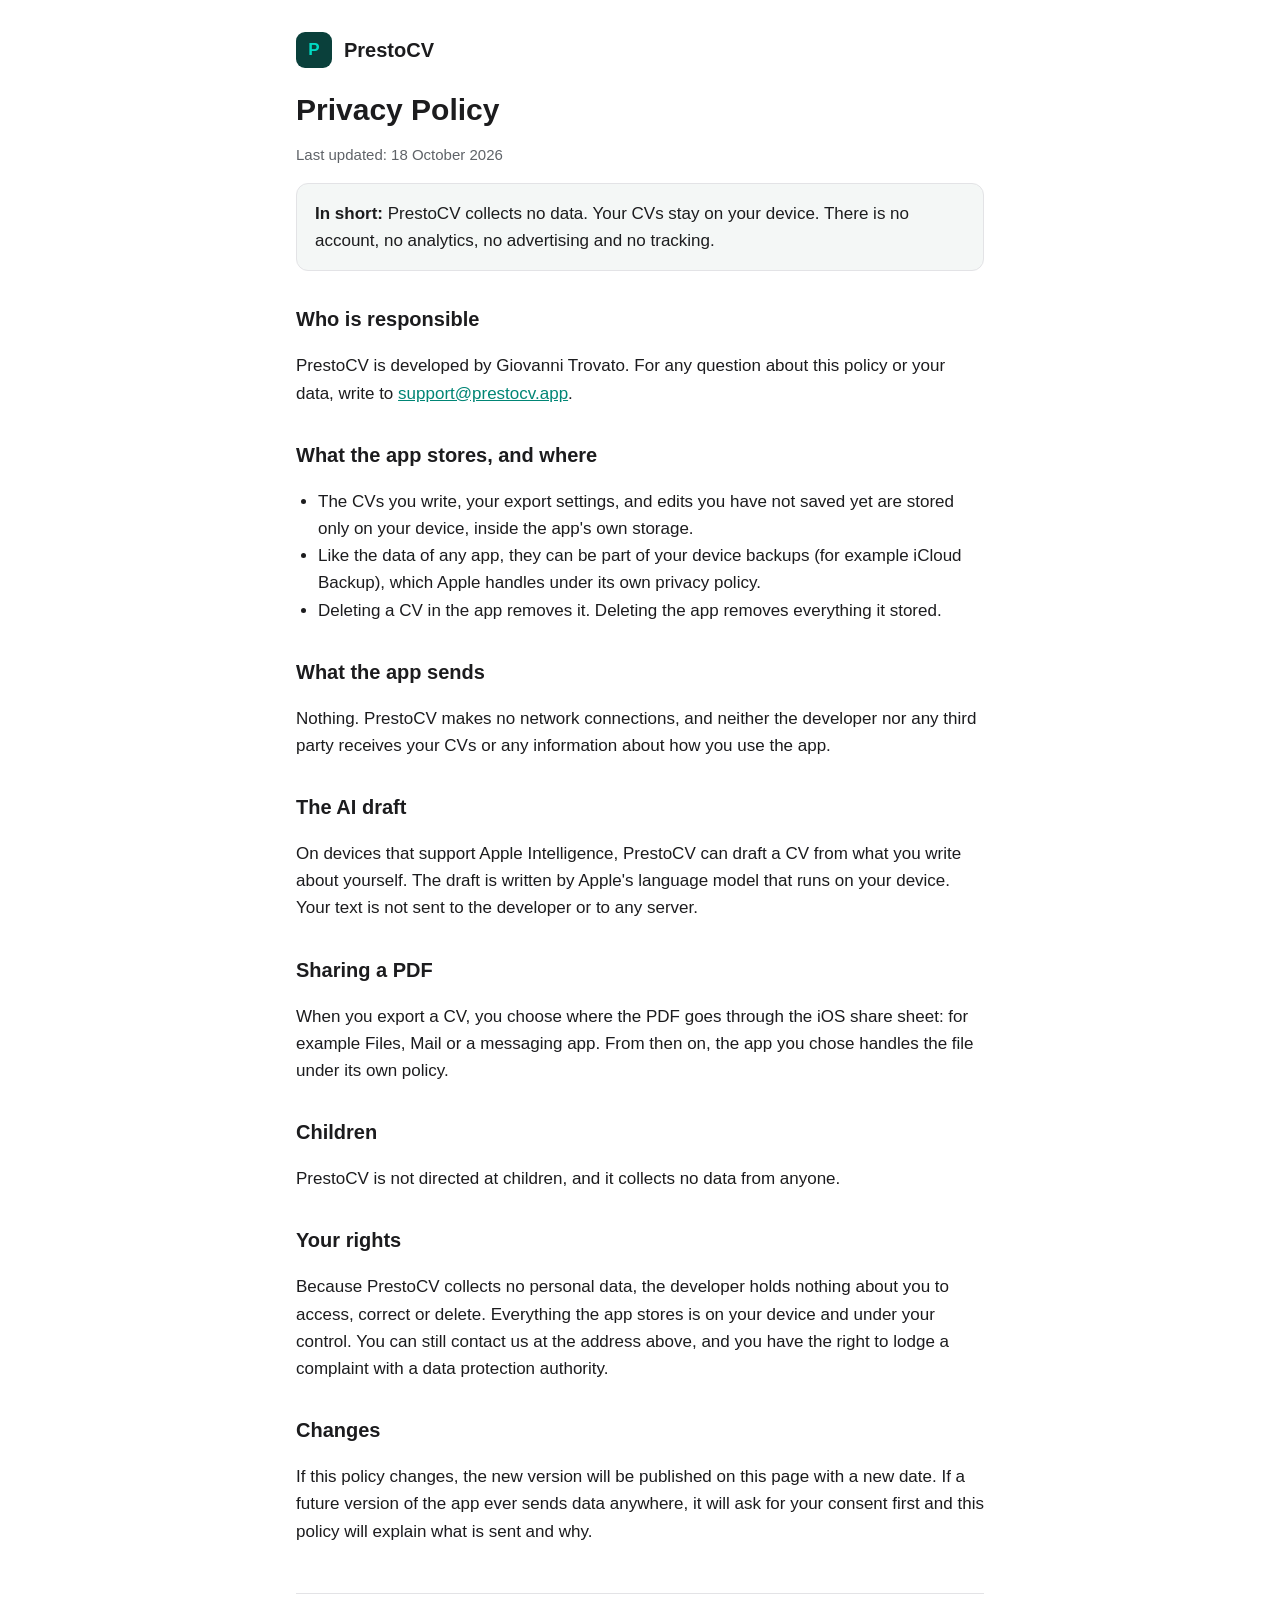
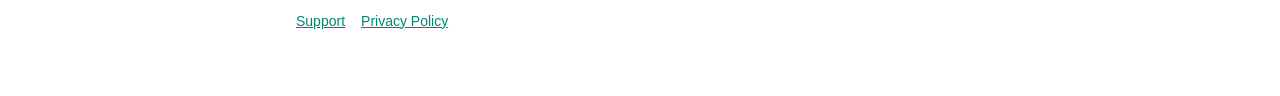
==== privacy.html @ 615ad224 "Publish the support and privacy pages" ====
<!doctype html>
<html lang="en">
<head>
<meta charset="utf-8">
<meta name="viewport" content="width=device-width, initial-scale=1">
<title>PrestoCV – Privacy Policy</title>
<meta name="description" content="PrestoCV collects no data. Your CVs stay on your device.">
<link rel="stylesheet" href="style.css">
<link rel="canonical" href="https://prestocv.app/privacy.html">
</head>
<body>
<main>
<header><span class="mark" aria-hidden="true">P</span><a href="./">PrestoCV</a></header>

<h1>Privacy Policy</h1>
<p class="muted">Last updated: 18 October 2026</p>

<div class="panel">
<strong>In short:</strong> PrestoCV collects no data. Your CVs stay on your device. There is no account, no analytics, no advertising and no tracking.
</div>

<h2>Who is responsible</h2>
<p>PrestoCV is developed by Giovanni Trovato. For any question about this policy or your data, write to <a href="mailto:support@prestocv.app">support@prestocv.app</a>.</p>

<h2>What the app stores, and where</h2>
<ul>
<li>The CVs you write, your export settings, and edits you have not saved yet are stored only on your device, inside the app's own storage.</li>
<li>Like the data of any app, they can be part of your device backups (for example iCloud Backup), which Apple handles under its own privacy policy.</li>
<li>Deleting a CV in the app removes it. Deleting the app removes everything it stored.</li>
</ul>

<h2>What the app sends</h2>
<p>Nothing. PrestoCV makes no network connections, and neither the developer nor any third party receives your CVs or any information about how you use the app.</p>

<h2>The AI draft</h2>
<p>On devices that support Apple Intelligence, PrestoCV can draft a CV from what you write about yourself. The draft is written by Apple's language model that runs on your device. Your text is not sent to the developer or to any server.</p>

<h2>Sharing a PDF</h2>
<p>When you export a CV, you choose where the PDF goes through the iOS share sheet: for example Files, Mail or a messaging app. From then on, the app you chose handles the file under its own policy.</p>

<h2>Children</h2>
<p>PrestoCV is not directed at children, and it collects no data from anyone.</p>

<h2>Your rights</h2>
<p>Because PrestoCV collects no personal data, the developer holds nothing about you to access, correct or delete. Everything the app stores is on your device and under your control. You can still contact us at the address above, and you have the right to lodge a complaint with a data protection authority.</p>

<h2>Changes</h2>
<p>If this policy changes, the new version will be published on this page with a new date. If a future version of the app ever sends data anywhere, it will ask for your consent first and this policy will explain what is sent and why.</p>

<footer><a href="./">Support</a><a href="privacy.html">Privacy Policy</a></footer>
</main>
</body>
</html>
---- style.css ----
:root {
  --bg: #ffffff;
  --text: #1c1c1e;
  --muted: #5f6368;
  --accent: #008575;
  --rule: #e3e3e6;
  --panel: #f4f7f6;
}
@media (prefers-color-scheme: dark) {
  :root {
    --bg: #111414;
    --text: #f2f2f2;
    --muted: #a5adab;
    --accent: #00dac3;
    --rule: #2a302f;
    --panel: #1a201f;
  }
}
* { box-sizing: border-box; }
body {
  margin: 0;
  background: var(--bg);
  color: var(--text);
  font: 17px/1.6 -apple-system, BlinkMacSystemFont, "Segoe UI", Roboto, Helvetica, Arial, sans-serif;
}
main { max-width: 720px; margin: 0 auto; padding: 32px 16px 64px; }
header { display: flex; align-items: center; gap: 12px; margin-bottom: 24px; }
header a { color: inherit; text-decoration: none; font-weight: 700; font-size: 20px; }
.mark { width: 36px; height: 36px; border-radius: 9px; background: #0a403b; color: #00dac3; display: grid; place-items: center; font-weight: 800; }
h1 { font-size: 30px; line-height: 1.2; margin: 8px 0 4px; }
h2 { font-size: 20px; margin: 32px 0 8px; }
p, li { color: var(--text); }
.muted { color: var(--muted); font-size: 15px; }
a { color: var(--accent); }
.panel { background: var(--panel); border: 1px solid var(--rule); border-radius: 12px; padding: 16px 18px; margin: 16px 0; }
ul { padding-left: 22px; }
footer { border-top: 1px solid var(--rule); margin-top: 48px; padding-top: 16px; font-size: 14px; color: var(--muted); }
footer a { margin-right: 16px; }
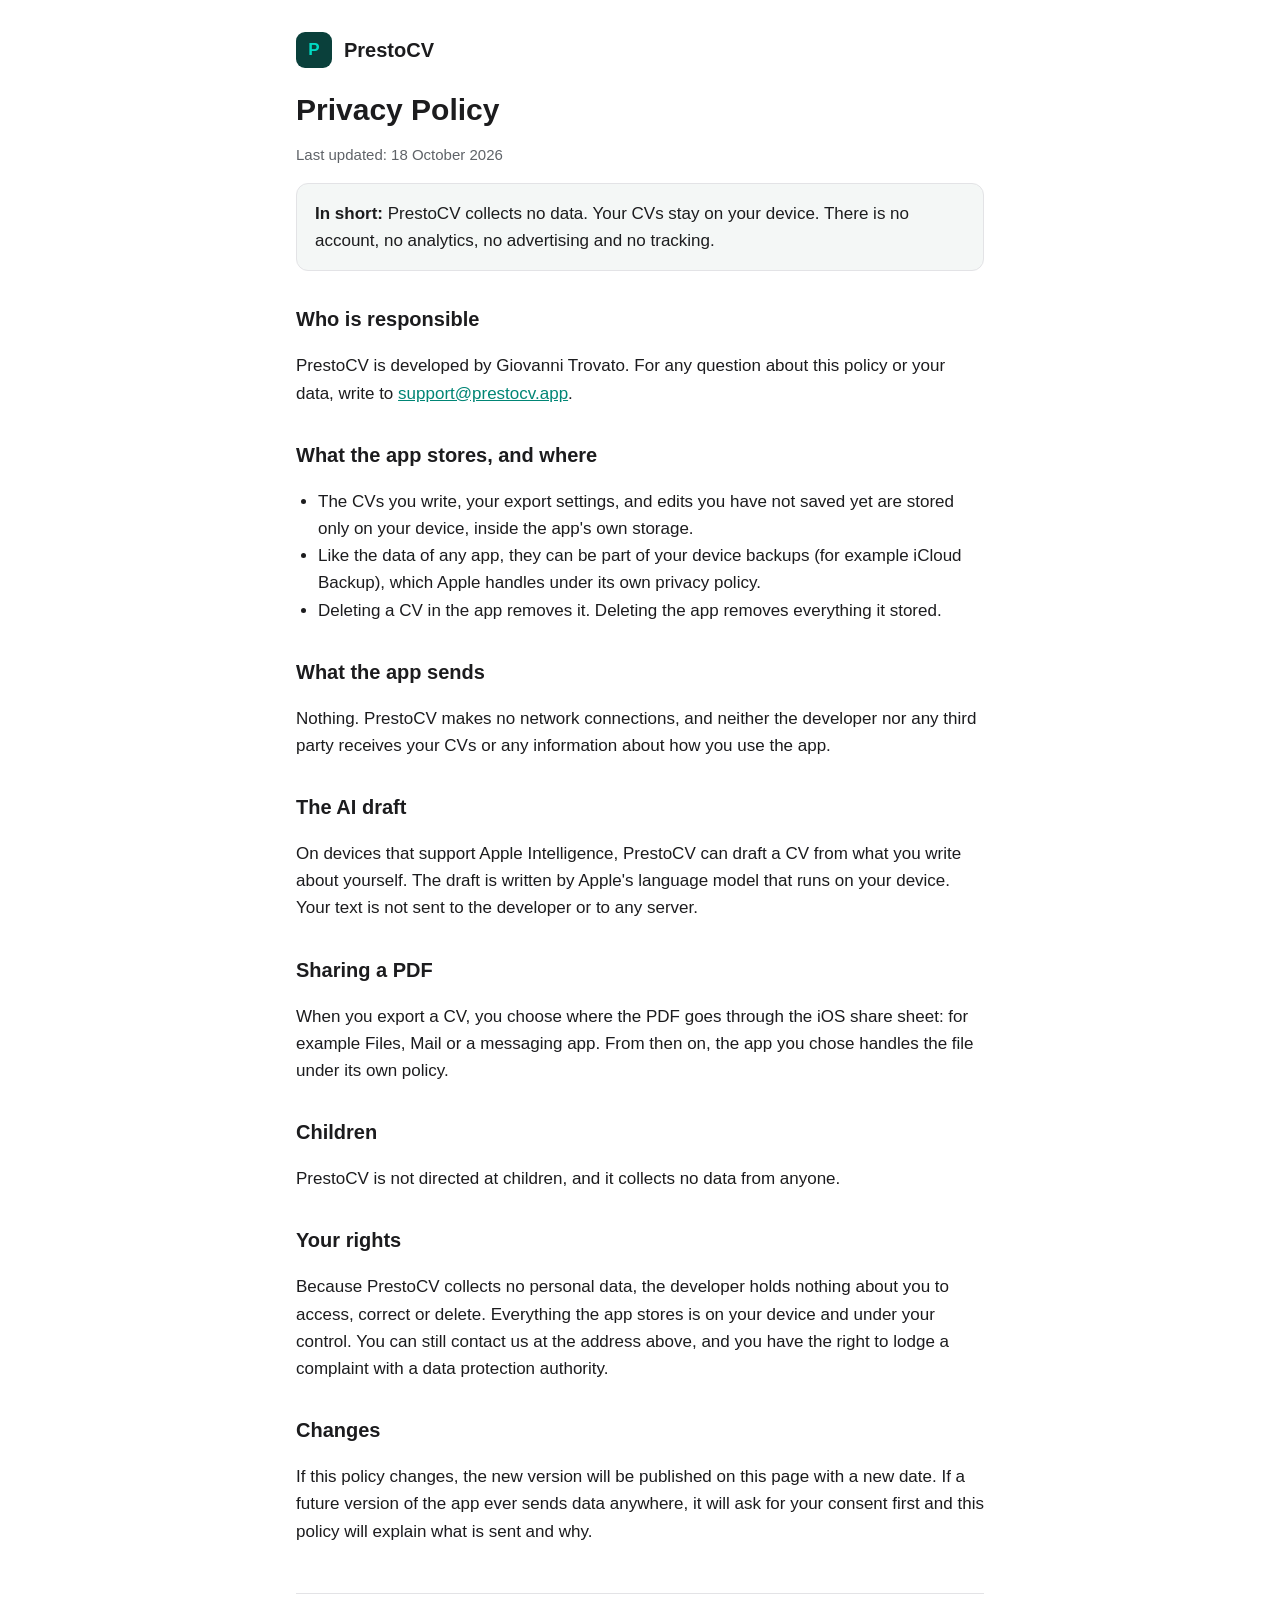
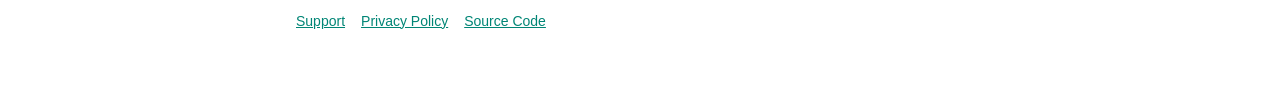
==== commit a478db78: "Publish the source code page The app's Settings link to this page: it says where the code is publish" ====
--- a/privacy.html
+++ b/privacy.html
@@ -47,7 +47,7 @@
 <h2>Changes</h2>
 <p>If this policy changes, the new version will be published on this page with a new date. If a future version of the app ever sends data anywhere, it will ask for your consent first and this policy will explain what is sent and why.</p>
 
-<footer><a href="./">Support</a><a href="privacy.html">Privacy Policy</a></footer>
+<footer><a href="./">Support</a><a href="privacy.html">Privacy Policy</a><a href="source.html">Source Code</a></footer>
 </main>
 </body>
 </html>
